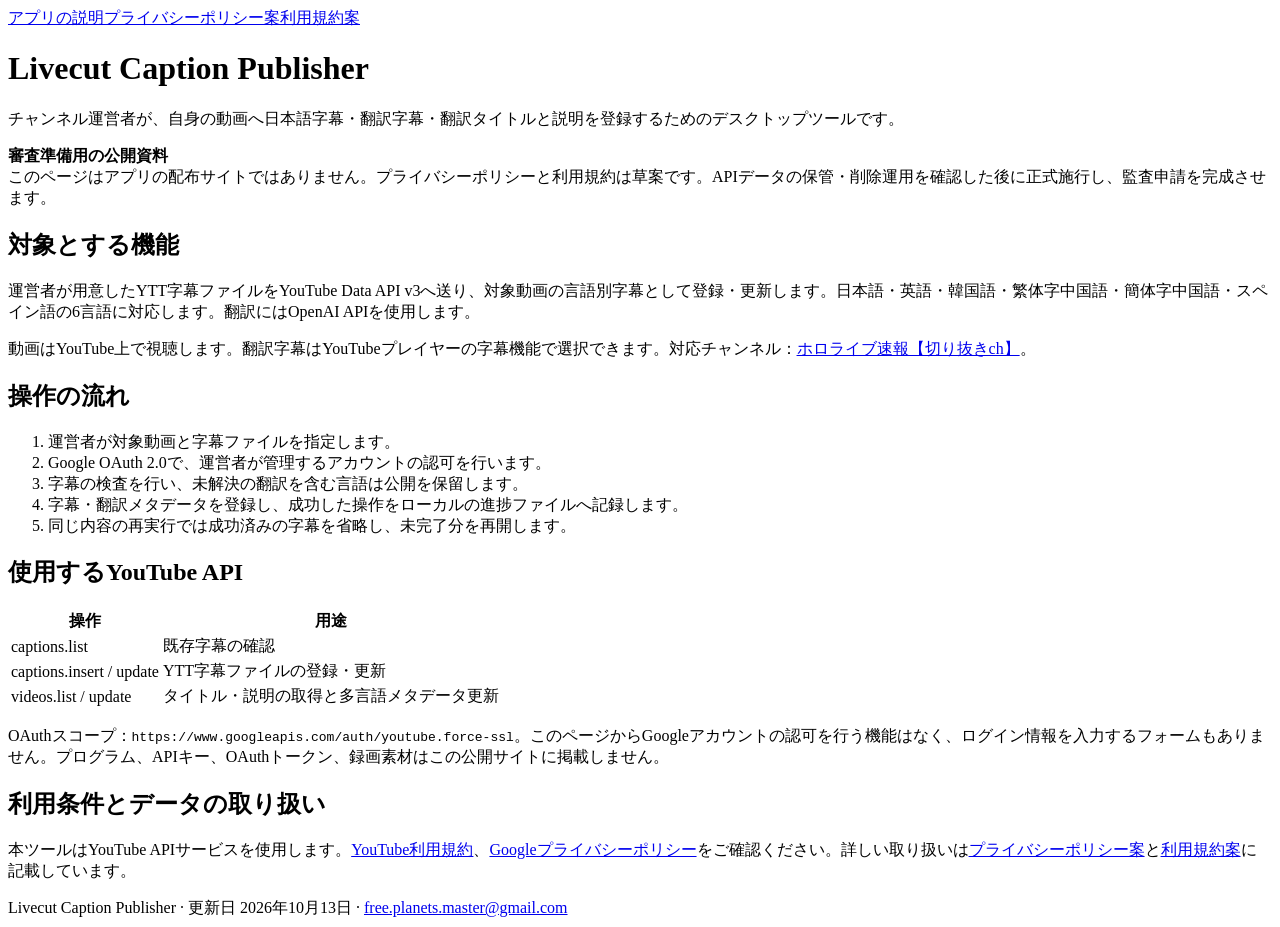
==== index.html @ d1281e84 "Add public index.html" ====
<!doctype html><html lang="ja"><head><meta charset="utf-8"><meta name="viewport" content="width=device-width,initial-scale=1"><title>Livecut Caption Publisher — アプリ情報</title><link rel="stylesheet" href="style.css"></head><body><main><nav><a href="index.html">アプリの説明</a><a href="privacy.html">プライバシーポリシー案</a><a href="terms.html">利用規約案</a></nav><h1>Livecut Caption Publisher</h1>
<p>チャンネル運営者が、自身の動画へ日本語字幕・翻訳字幕・翻訳タイトルと説明を登録するためのデスクトップツールです。</p>
<aside><b>審査準備用の公開資料</b><br>このページはアプリの配布サイトではありません。プライバシーポリシーと利用規約は草案です。APIデータの保管・削除運用を確認した後に正式施行し、監査申請を完成させます。</aside>
<h2>対象とする機能</h2><p>運営者が用意したYTT字幕ファイルをYouTube Data API v3へ送り、対象動画の言語別字幕として登録・更新します。日本語・英語・韓国語・繁体字中国語・簡体字中国語・スペイン語の6言語に対応します。翻訳にはOpenAI APIを使用します。</p>
<p>動画はYouTube上で視聴します。翻訳字幕はYouTubeプレイヤーの字幕機能で選択できます。対応チャンネル：<a href="https://www.youtube.com/channel/UCLVQAHfmh0KRIXv3oCAeiHA">ホロライブ速報【切り抜きch】</a>。</p>
<h2>操作の流れ</h2><ol><li>運営者が対象動画と字幕ファイルを指定します。</li><li>Google OAuth 2.0で、運営者が管理するアカウントの認可を行います。</li><li>字幕の検査を行い、未解決の翻訳を含む言語は公開を保留します。</li><li>字幕・翻訳メタデータを登録し、成功した操作をローカルの進捗ファイルへ記録します。</li><li>同じ内容の再実行では成功済みの字幕を省略し、未完了分を再開します。</li></ol>
<h2>使用するYouTube API</h2><table><tr><th>操作</th><th>用途</th></tr><tr><td>captions.list</td><td>既存字幕の確認</td></tr><tr><td>captions.insert / update</td><td>YTT字幕ファイルの登録・更新</td></tr><tr><td>videos.list / update</td><td>タイトル・説明の取得と多言語メタデータ更新</td></tr></table>
<p>OAuthスコープ：<code>https://www.googleapis.com/auth/youtube.force-ssl</code>。このページからGoogleアカウントの認可を行う機能はなく、ログイン情報を入力するフォームもありません。プログラム、APIキー、OAuthトークン、録画素材はこの公開サイトに掲載しません。</p>
<h2>利用条件とデータの取り扱い</h2><p>本ツールはYouTube APIサービスを使用します。<a href="https://www.youtube.com/t/terms">YouTube利用規約</a>、<a href="https://policies.google.com/privacy">Googleプライバシーポリシー</a>をご確認ください。詳しい取り扱いは<a href="privacy.html">プライバシーポリシー案</a>と<a href="terms.html">利用規約案</a>に記載しています。</p><footer>Livecut Caption Publisher · 更新日 2026年10月13日 · <a href="mailto:free.planets.master@gmail.com">free.planets.master@gmail.com</a></footer></main></body></html>
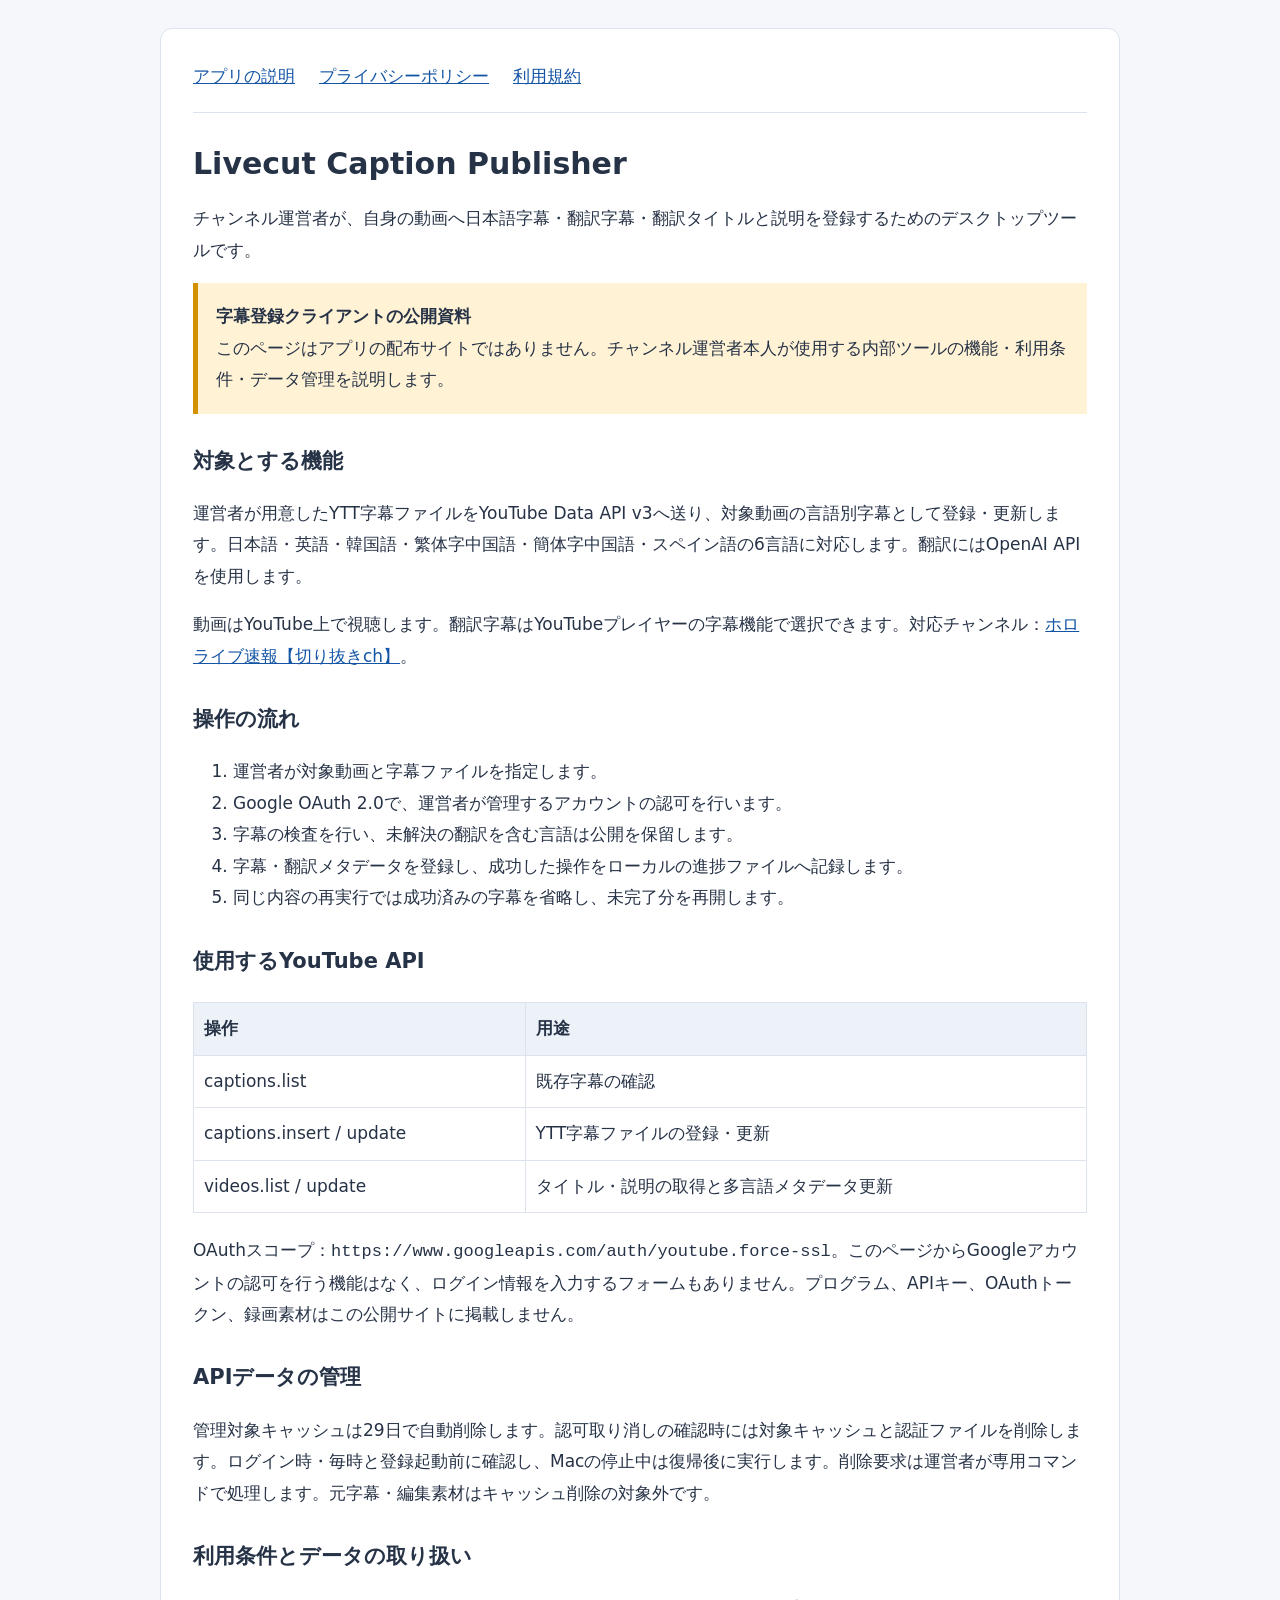
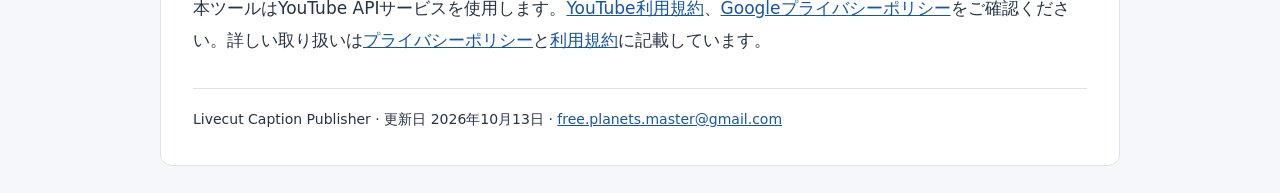
==== commit c1e5852f: "Document active caption-publisher retention and privacy operations" ====
--- a/index.html
+++ b/index.html
@@ -1,9 +1,9 @@
-<!doctype html><html lang="ja"><head><meta charset="utf-8"><meta name="viewport" content="width=device-width,initial-scale=1"><title>Livecut Caption Publisher — アプリ情報</title><link rel="stylesheet" href="style.css"></head><body><main><nav><a href="index.html">アプリの説明</a><a href="privacy.html">プライバシーポリシー案</a><a href="terms.html">利用規約案</a></nav><h1>Livecut Caption Publisher</h1>
+<!doctype html><html lang="ja"><head><meta charset="utf-8"><meta name="viewport" content="width=device-width,initial-scale=1"><title>Livecut Caption Publisher — アプリ情報</title><link rel="stylesheet" href="style.css"></head><body><main><nav><a href="index.html">アプリの説明</a><a href="privacy.html">プライバシーポリシー</a><a href="terms.html">利用規約</a></nav><h1>Livecut Caption Publisher</h1>
 <p>チャンネル運営者が、自身の動画へ日本語字幕・翻訳字幕・翻訳タイトルと説明を登録するためのデスクトップツールです。</p>
-<aside><b>審査準備用の公開資料</b><br>このページはアプリの配布サイトではありません。プライバシーポリシーと利用規約は草案です。APIデータの保管・削除運用を確認した後に正式施行し、監査申請を完成させます。</aside>
+<aside><b>字幕登録クライアントの公開資料</b><br>このページはアプリの配布サイトではありません。チャンネル運営者本人が使用する内部ツールの機能・利用条件・データ管理を説明します。</aside>
 <h2>対象とする機能</h2><p>運営者が用意したYTT字幕ファイルをYouTube Data API v3へ送り、対象動画の言語別字幕として登録・更新します。日本語・英語・韓国語・繁体字中国語・簡体字中国語・スペイン語の6言語に対応します。翻訳にはOpenAI APIを使用します。</p>
 <p>動画はYouTube上で視聴します。翻訳字幕はYouTubeプレイヤーの字幕機能で選択できます。対応チャンネル：<a href="https://www.youtube.com/channel/UCLVQAHfmh0KRIXv3oCAeiHA">ホロライブ速報【切り抜きch】</a>。</p>
 <h2>操作の流れ</h2><ol><li>運営者が対象動画と字幕ファイルを指定します。</li><li>Google OAuth 2.0で、運営者が管理するアカウントの認可を行います。</li><li>字幕の検査を行い、未解決の翻訳を含む言語は公開を保留します。</li><li>字幕・翻訳メタデータを登録し、成功した操作をローカルの進捗ファイルへ記録します。</li><li>同じ内容の再実行では成功済みの字幕を省略し、未完了分を再開します。</li></ol>
 <h2>使用するYouTube API</h2><table><tr><th>操作</th><th>用途</th></tr><tr><td>captions.list</td><td>既存字幕の確認</td></tr><tr><td>captions.insert / update</td><td>YTT字幕ファイルの登録・更新</td></tr><tr><td>videos.list / update</td><td>タイトル・説明の取得と多言語メタデータ更新</td></tr></table>
 <p>OAuthスコープ：<code>https://www.googleapis.com/auth/youtube.force-ssl</code>。このページからGoogleアカウントの認可を行う機能はなく、ログイン情報を入力するフォームもありません。プログラム、APIキー、OAuthトークン、録画素材はこの公開サイトに掲載しません。</p>
-<h2>利用条件とデータの取り扱い</h2><p>本ツールはYouTube APIサービスを使用します。<a href="https://www.youtube.com/t/terms">YouTube利用規約</a>、<a href="https://policies.google.com/privacy">Googleプライバシーポリシー</a>をご確認ください。詳しい取り扱いは<a href="privacy.html">プライバシーポリシー案</a>と<a href="terms.html">利用規約案</a>に記載しています。</p><footer>Livecut Caption Publisher · 更新日 2026年10月13日 · <a href="mailto:free.planets.master@gmail.com">free.planets.master@gmail.com</a></footer></main></body></html>+<h2>APIデータの管理</h2><p>管理対象キャッシュは29日で自動削除します。認可取り消しの確認時には対象キャッシュと認証ファイルを削除します。ログイン時・毎時と登録起動前に確認し、Macの停止中は復帰後に実行します。削除要求は運営者が専用コマンドで処理します。元字幕・編集素材はキャッシュ削除の対象外です。</p><h2>利用条件とデータの取り扱い</h2><p>本ツールはYouTube APIサービスを使用します。<a href="https://www.youtube.com/t/terms">YouTube利用規約</a>、<a href="https://policies.google.com/privacy">Googleプライバシーポリシー</a>をご確認ください。詳しい取り扱いは<a href="privacy.html">プライバシーポリシー</a>と<a href="terms.html">利用規約</a>に記載しています。</p><footer>Livecut Caption Publisher · 更新日 2026年10月13日 · <a href="mailto:free.planets.master@gmail.com">free.planets.master@gmail.com</a></footer></main></body></html>
--- a/style.css
+++ b/style.css
@@ -0,0 +1 @@
+*{box-sizing:border-box}body{margin:0;background:#f5f7fb;color:#263246;font:17px/1.85 system-ui,-apple-system,sans-serif}main{max-width:960px;margin:28px auto;padding:32px;background:white;border:1px solid #dce3ed;border-radius:12px}nav{display:flex;flex-wrap:wrap;gap:24px;border-bottom:1px solid #dce3ed;padding-bottom:20px}a{color:#1455a5}h1{font-size:30px;line-height:1.4;margin:30px 0 18px}h2{font-size:21px;margin-top:28px}aside{background:#fff2d5;padding:18px;border-left:5px solid #d39100}table{width:100%;border-collapse:collapse;margin:22px 0}th,td{text-align:left;padding:10px;border:1px solid #dce3ed}th{background:#edf2f8}footer{font-size:14px;border-top:1px solid #dce3ed;padding-top:18px;margin-top:32px}code{overflow-wrap:anywhere}@media(max-width:650px){main{margin:0;padding:20px;border:0;border-radius:0}h1{font-size:25px}body{font-size:16px}}
